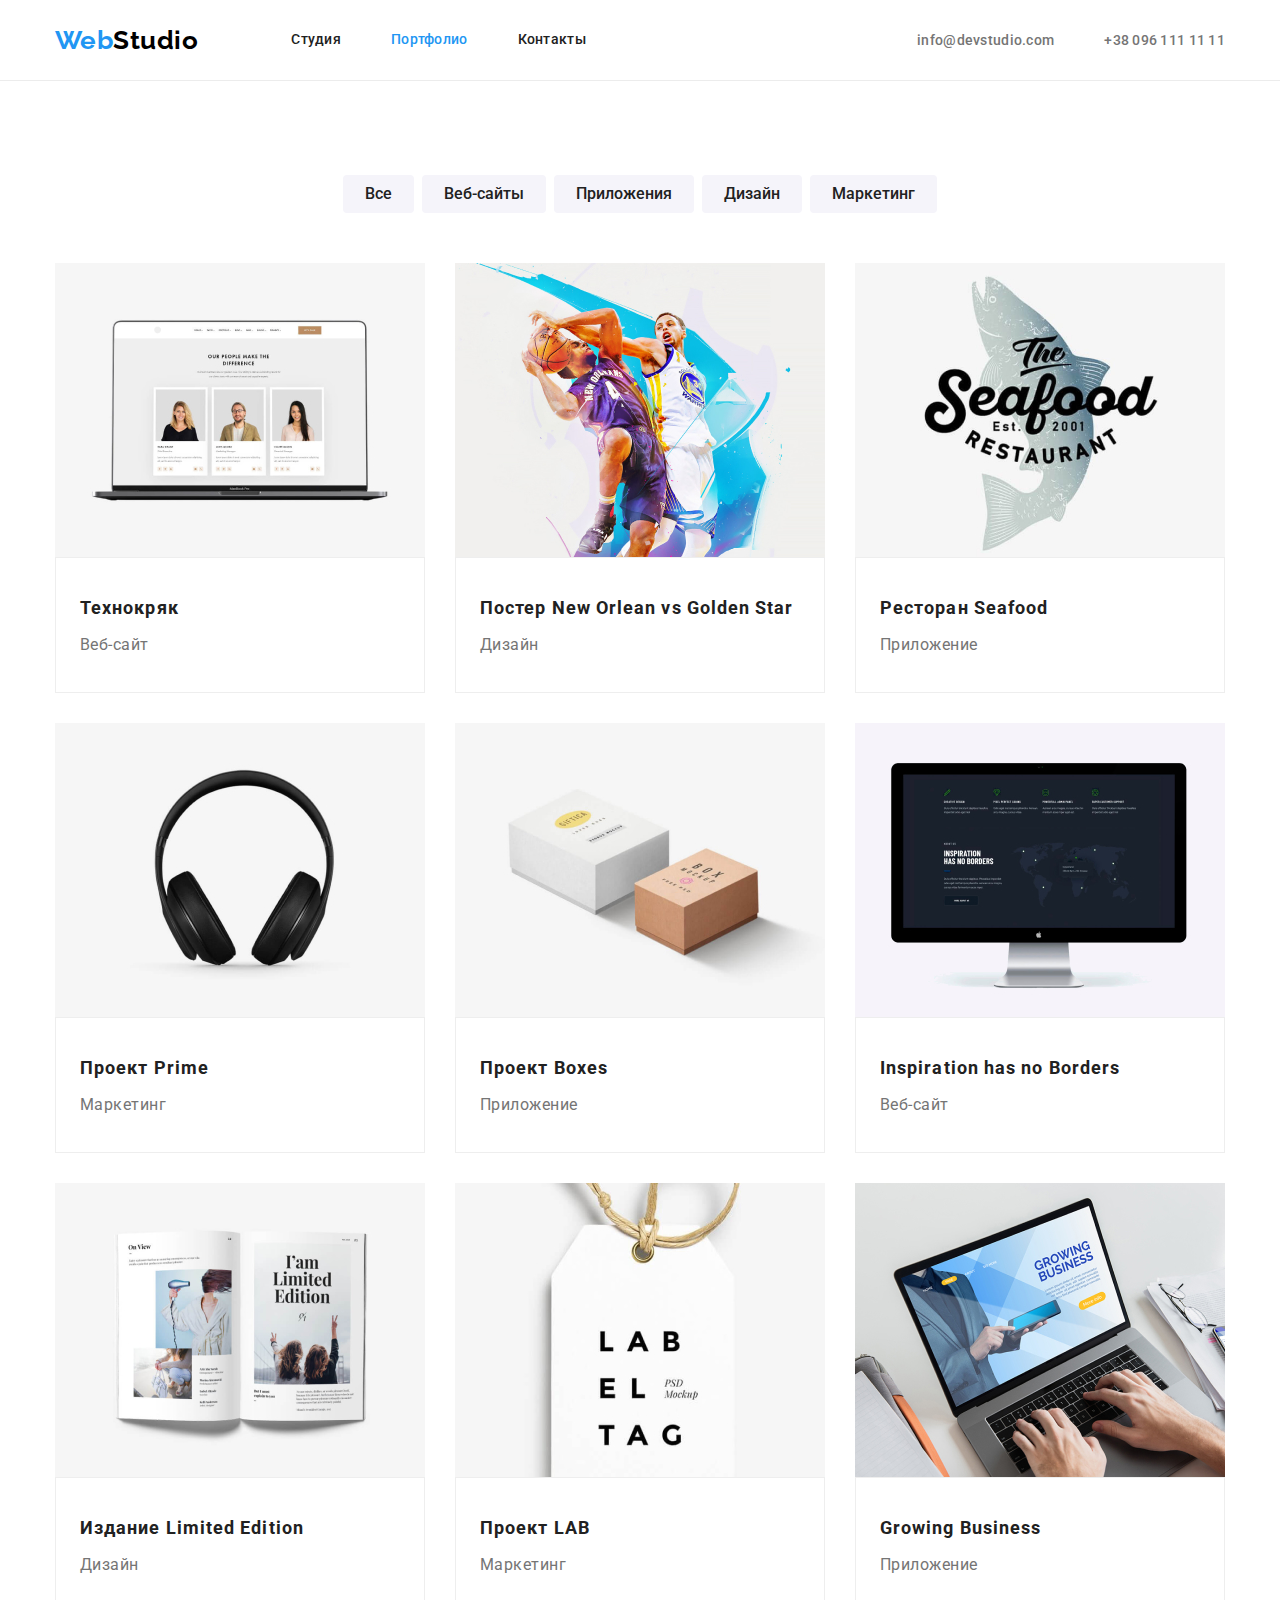
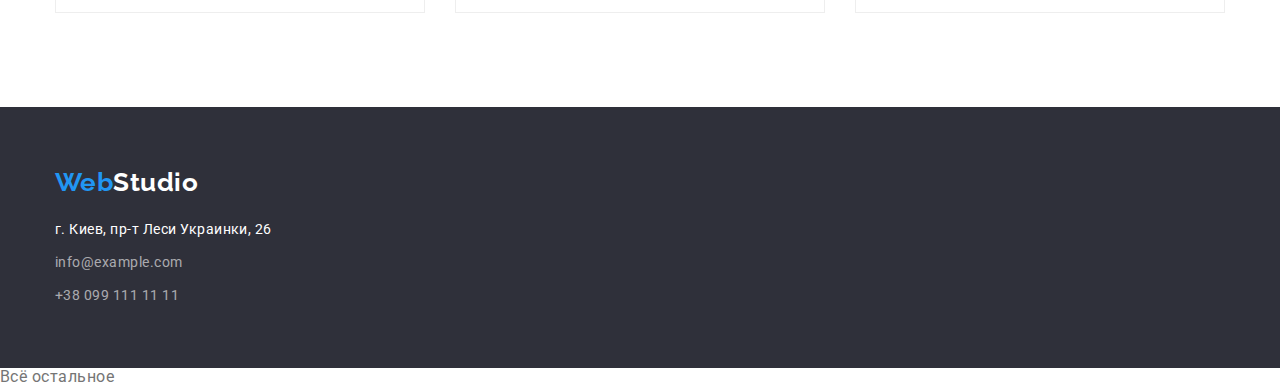
==== portfolio.html @ ad322314 "Добавка файлов" ====
<!DOCTYPE html>
<html lang="ru">
  <head>
    <meta charset="UTF-8" />
    <meta http-equiv="X-UA-Compatible" content="IE=edge" />
    <meta name="viewport" content="width=device-width, initial-scale=1.0" />
    <title>Портфолио</title>
    <link rel="preconnect" href="https://fonts.googleapis.com" />
    <link rel="preconnect" href="https://fonts.gstatic.com" crossorigin />
    <link
      href="https://fonts.googleapis.com/css2?family=Raleway:wght@700&family=Roboto:wght@400;500;700;900&display=swap"
      rel="stylesheet"
    />
    <link
      rel="stylesheet"
      href="https://cdnjs.cloudflare.com/ajax/libs/modern-normalize/1.1.0/modern-normalize.min.css"
    />
    <link rel="stylesheet" href="./css/styles.css" />
  </head>
  <body>
    <!-- Шапка -->
    <header class="header">
      <div class="container main-nav">
        <nav class="nav">
          <a class="logo" href="./index.html" lang="en"> <span class="logo-web">Web</span>Studio</a>

          <ul class="site-nav">
            <li class="site-nav-item"><a href="./index.html" class="site-nav-link">Студия</a></li>
            <li class="site-nav-item">
              <a href="./portfolio.html" class="site-nav-link portfolio">Портфолио</a>
            </li>
            <li class="site-nav-item"><a href="" class="site-nav-link">Контакты</a></li>
          </ul>
        </nav>

        <ul class="auth-nav">
          <li class="auth-nav-item">
            <a class="auth-nav-link" href="mailto:info@devstudio.com" lang="en"
              >info@devstudio.com</a
            >
          </li>
          <li class="auth-nav-item">
            <a class="auth-nav-link" href="tel:+380961111111">+38 096 111 11 11</a>
          </li>
        </ul>
      </div>
    </header>

    <!-- Основной контент -->
    <main>
      <section class="section">
        <div class="container">
          <h1 class="portfolio-name">Портфолио</h1>

          <!-- Фильтр -->
          <ul class="filter">
            <li class="filter-item"><button class="filter-button" type="button">Все</button></li>
            <li class="filter-item">
              <button class="filter-button" type="button">Веб-сайты</button>
            </li>
            <li class="filter-item">
              <button class="filter-button" type="button">Приложения</button>
            </li>
            <li class="filter-item"><button class="filter-button" type="button">Дизайн</button></li>
            <li class="filter-item">
              <button class="filter-button" type="button">Маркетинг</button>
            </li>
          </ul>

          <!-- Контент фильтра -->
          <ul class="gallery">
            <li class="gallery-item">
              <a class="gallery-lists" href="">
                <img src="./images/portfolio1.jpg" alt="Три карточки с фото" width="370" />
                <div class="gallery-sign">
                  <h2 class="gallery-title">Технокряк</h2>
                  <p class="gallery-text">Веб-сайт</p>
                </div>
              </a>
            </li>
            <li class="gallery-item">
              <a class="gallery-lists" href="">
                <img src="./images/portfolio2.jpg" alt="Два баскетболиста в прыжке" width="370" />
                <div class="gallery-sign">
                  <h2 class="gallery-title">Постер New Orlean vs Golden Star</h2>
                  <p class="gallery-text">Дизайн</p>
                </div>
              </a>
            </li>
            <li class="gallery-item">
              <a class="gallery-lists" href="">
                <img src="./images/portfolio3.jpg" alt="Логотип ресторана Seafood" width="370" />
                <div class="gallery-sign">
                  <h2 class="gallery-title">Ресторан Seafood</h2>
                  <p class="gallery-text">Приложение</p>
                </div>
              </a>
            </li>
            <li class="gallery-item">
              <a class="gallery-lists" href="">
                <img src="./images/portfolio4.jpg" alt="Черные наушники" width="370" />
                <div class="gallery-sign">
                  <h2 class="gallery-title">Проект Prime</h2>
                  <p class="gallery-text">Маркетинг</p>
                </div>
              </a>
            </li>
            <li class="gallery-item">
              <a class="gallery-lists" href="">
                <img src="./images/portfolio5.jpg" alt="Две коробки" width="370" />
                <div class="gallery-sign">
                  <h2 class="gallery-title">Проект Boxes</h2>
                  <p class="gallery-text">Приложение</p>
                </div>
              </a>
            </li>
            <li class="gallery-item">
              <a class="gallery-lists" href="">
                <img src="./images/portfolio6.jpg" alt="Монитор" width="370" />
                <div class="gallery-sign">
                  <h2 class="gallery-title">Inspiration has no Borders</h2>
                  <p class="gallery-text">Веб-сайт</p>
                </div>
              </a>
            </li>
            <li class="gallery-item">
              <a class="gallery-lists" href="">
                <img src="./images/portfolio7.jpg" alt="Открытая книга" width="370" />
                <div class="gallery-sign">
                  <h2 class="gallery-title">Издание Limited Edition</h2>
                  <p class="gallery-text">Дизайн</p>
                </div>
              </a>
            </li>
            <li class="gallery-item">
              <a class="gallery-lists" href="">
                <img src="./images/portfolio8.jpg" alt="Бирка с надписью" width="370" />
                <div class="gallery-sign">
                  <h2 class="gallery-title">Проект LAB</h2>
                  <p class="gallery-text">Маркетинг</p>
                </div>
              </a>
            </li>
            <li class="gallery-item">
              <a class="gallery-lists" href="">
                <img src="./images/portfolio9.jpg" alt="Человек печатает на ноутбуке" width="370" />
                <div class="gallery-sign">
                  <h2 class="gallery-title">Growing Business</h2>
                  <p class="gallery-text">Приложение</p>
                </div>
              </a>
            </li>
          </ul>
        </div>
      </section>
    </main>

    <!-- Футер -->
    <footer class="footer">
      <div class="container">
        <a class="footer-logo" href="/" lang="en"><span class="logo-web">Web</span>Studio</a>
        <address class="address">
          <ul class="address-list">
            <li class="address-item">
              <a
                class="address-lists"
                href="https://www.google.com/maps/place/%D0%B1%D1%83%D0%BB.+%D0%9B%D0%B5%D1%81%D0%B8+%D0%A3%D0%BA%D1%80%D0%B0%D0%B8%D0%BD%D0%BA%D0%B8,+26,+%D0%9A%D0%B8%D0%B5%D0%B2,+02000"
                >г. Киев, пр-т Леси Украинки, 26</a
              >
            </li>
            <li class="address-item">
              <a class="address-link" href="mailto:info@example.com" lang="en">info@example.com</a>
            </li>
            <li class="address-item">
              <a class="address-link" href="tel:+380991111111">+38 099 111 11 11</a>
            </li>
          </ul>
        </address>
      </div>
    </footer>
  </body>
</html>

<header>
  <div>Всё остальное</div>
</header>
---- css/styles.css ----
:root {
  --primary-text-color: #212121;
  --title-text-color: #757575;
  --accent-color: #2196f3;
  --hover-hero-button-color: #058cf7;

  --primary-font: Roboto, sans-serif;
  --secondary-font: Raleway, sans-serif;
}

body {
  background-color: #ffffff;
  color: var(--title-text-color);
  font-family: var(--primary-font), sans-serif;
  letter-spacing: 0.03em;
}

h1,
h2,
h3,
p {
  margin: 0;
}

ul {
  margin: 0;
  padding: 0;
  list-style: none;
}

img {
  display: block;
  max-width: 100%;
  height: auto;
}

.container {
  width: 1200px;
  margin-left: auto;
  margin-right: auto;
  padding-left: 15px;
  padding-right: 15px;
}

.section {
  padding-top: 94px;
  padding-bottom: 94px;
}

/* Шапка */

.header {
  background-color: #ffffff;
  border-bottom: 1px solid #ececec;
}

.main-nav {
  display: flex;
  align-items: center;
}

.nav {
  display: flex;
  align-items: center;
}

.logo {
  color: #000000;

  font-family: var(--secondary-font), sans-serif;
  font-weight: 700;
  font-size: 26px;
  line-height: 1.19;
  text-decoration: none;
}

.logo-web {
  color: var(--accent-color);
}

.site-nav {
  display: flex;
  margin-left: 93px;
}

.site-nav-item + .site-nav-item {
  margin-left: 50px;
}

.site-nav-link {
  display: block;
  padding-top: 32px;
  padding-bottom: 32px;

  color: var(--primary-text-color);

  font-weight: 500;
  font-size: 14px;
  line-height: 1.14;
  letter-spacing: 0.02em;
  text-decoration: none;
}

.studio {
  color: var(--accent-color);
}

.portfolio,
.site-nav-link:hover,
.site-nav-link:focus,
.auth-nav-link:hover,
.auth-nav-link:focus,
.address-link:hover,
.address-link:focus,
.address-list:hover,
.address-list:focus {
  color: var(--accent-color);
}

.auth-nav {
  display: flex;
  margin-left: auto;
}

.auth-nav-item + .auth-nav-item {
  margin-left: 50px;
}

.auth-nav-link {
  color: var(--title-text-color);
  font-weight: 500;
  font-size: 14px;
  line-height: 1.14;
  letter-spacing: 0.02em;
  text-decoration: none;
}

/* Заказ услуги  */

.hero {
  padding: 200px 0;

  background-color: #2f303a;

  text-align: center;
}

.hero-button {
  border-radius: 4px;
  padding: 10px 32px;
  display: inline-block;
  min-width: 200px;
  border: none;

  background-color: var(--accent-color);
  color: #ffffff;

  font-weight: 700;
  font-size: 16px;
  line-height: 1.88;
  align-items: center;
  letter-spacing: 0.06em;
  cursor: pointer;
}
.hero-button:hover,
.hero-button:focus {
  background-color: var(--hover-hero-button-color);
}

.hero-title {
  margin-bottom: 30px;
  width: 696px;
  margin-left: auto;
  margin-right: auto;

  color: #ffffff;

  font-weight: 900;
  font-size: 44px;
  line-height: 1.36;
  letter-spacing: 0.06em;
  text-transform: uppercase;
}

/* Особенности компании */

.compani-title {
  position: absolute;
  clip: rect(0 0 0 0);
  width: 1px;
  height: 1px;
  margin: -1px;
}

.features {
  display: flex;
}

.features-item {
  width: 270px;
  margin-right: 30px;
  justify-content: center;
}

.features-item:last-child {
  margin-right: 0px;
}
.features-title {
  margin-bottom: 10px;

  color: var(--primary-text-color);

  font-weight: 700;
  font-size: 14px;
  line-height: 1.14;
  text-transform: uppercase;
}

.features-text {
  font-size: 14px;
  line-height: 1.71;
  letter-spacing: 0.03em;
}

/* Чем мы занимаемся */

.work-titles,
.command-titles {
  margin-bottom: 50px;

  color: var(--primary-text-color);

  font-weight: 700;
  font-size: 36px;
  line-height: 1.17;
  text-align: center;
}

.work-list {
  display: flex;
}

.work-item {
  margin-right: 30px;
}

.work-item:last-child {
  margin-right: 0px;
}

/* Наша команда */

.command {
  background-color: #f5f4fa;
}

.features-title {
  color: var(--primary-text-color);

  font-style: normal;
  font-weight: 700;
  font-size: 14px;
  line-height: 1.14;
  text-transform: uppercase;
}

.command-list {
  display: flex;
  margin-left: auto;
  margin-right: auto;
  justify-content: center;
}

.command-item {
  margin-right: 30px;
}

.comand-meta {
  padding-top: 30px;
  padding-bottom: 30px;
  padding-left: 0;

  background-color: #fff;
}

.comand-img {
  margin-bottom: 0;
}

.command-item:last-child {
  margin-right: 0;
  margin-bottom: 0;
}

.command-title {
  margin-bottom: 10px;

  color: var(--primary-text-color);

  font-style: normal;
  font-weight: 500;
  font-size: 16px;
  line-height: 1.19;
  text-align: center;
}

.command-text {
  font-size: 16px;
  line-height: 1.19;
  text-align: center;
}

/* footer */

.footer {
  background-color: #2f303a;
  padding: 60px 0;
}

.footer-logo {
  margin-top: 0;
  margin-bottom: 20px;
  display: block;

  color: #ffffff;

  font-family: var(--secondary-font), sans-serif;
  font-weight: 700;
  font-size: 26px;
  line-height: 1.19;
  text-decoration: none;
}

.address {
  display: block;

  font-style: normal;
  font-size: 14px;
  line-height: 1.71;
}

.address-item:not(:last-child) {
  margin-bottom: 9px;
}

.address-lists {
  display: block;

  color: #ffffff;

  text-decoration: none;
}

.address-link {
  display: block;

  color: rgba(255, 255, 255, 0.6);
  text-decoration: none;
}

/* -----Портфолио----- */

.portfolio-name {
  position: absolute;
  clip: rect(0 0 0 0);
  width: 1px;
  height: 1px;
  margin: -1px;
}

.filter {
  margin-bottom: 50px;
  display: flex;
  justify-content: center;
}

.filter-item:last-child {
  margin-right: 0px;
}

.filter-item {
  margin-right: 8px;
  align-items: center;
}

/* Контент фильтра */
.filter-button {
  border-radius: 4px;
  padding: 6px 22px;
  border: none;

  background-color: #f5f4fa;
  color: #212121;

  font-family: var(--primary-font), sans-serif;
  font-style: normal;
  font-weight: 500;
  font-size: 16px;
  line-height: 1.63;
  text-align: center;
  cursor: pointer;
}

.filter-button:hover,
.filter-button:focus {
  background-color: var(--accent-color);
  color: #ffffff;
}

/* Контент фильтра */
.gallery {
  display: flex;
  flex-wrap: wrap;
}

.gallery-lists {
  text-decoration: none;
}

.gallery-sign {
  width: 370px;
  box-sizing: border-box;
  border: 1px solid #eeeeee;
  padding: 32px 24px;
}

.gallery-item {
  margin-right: 30px;
  margin-bottom: 30px;
}

.gallery-item:nth-child(3n) {
  margin-right: 0;
}

.gallery-item:nth-last-child(-n + 3) {
  margin-bottom: 0;
}

.gallery-title {
  margin-bottom: 4px;

  color: var(--primary-text-color);

  font-weight: 700;
  font-size: 18px;
  line-height: 2;
  letter-spacing: 0.06em;
}

.gallery-text {
  color: var(--title-text-color);

  font-size: 16px;
  line-height: 1.87;
}
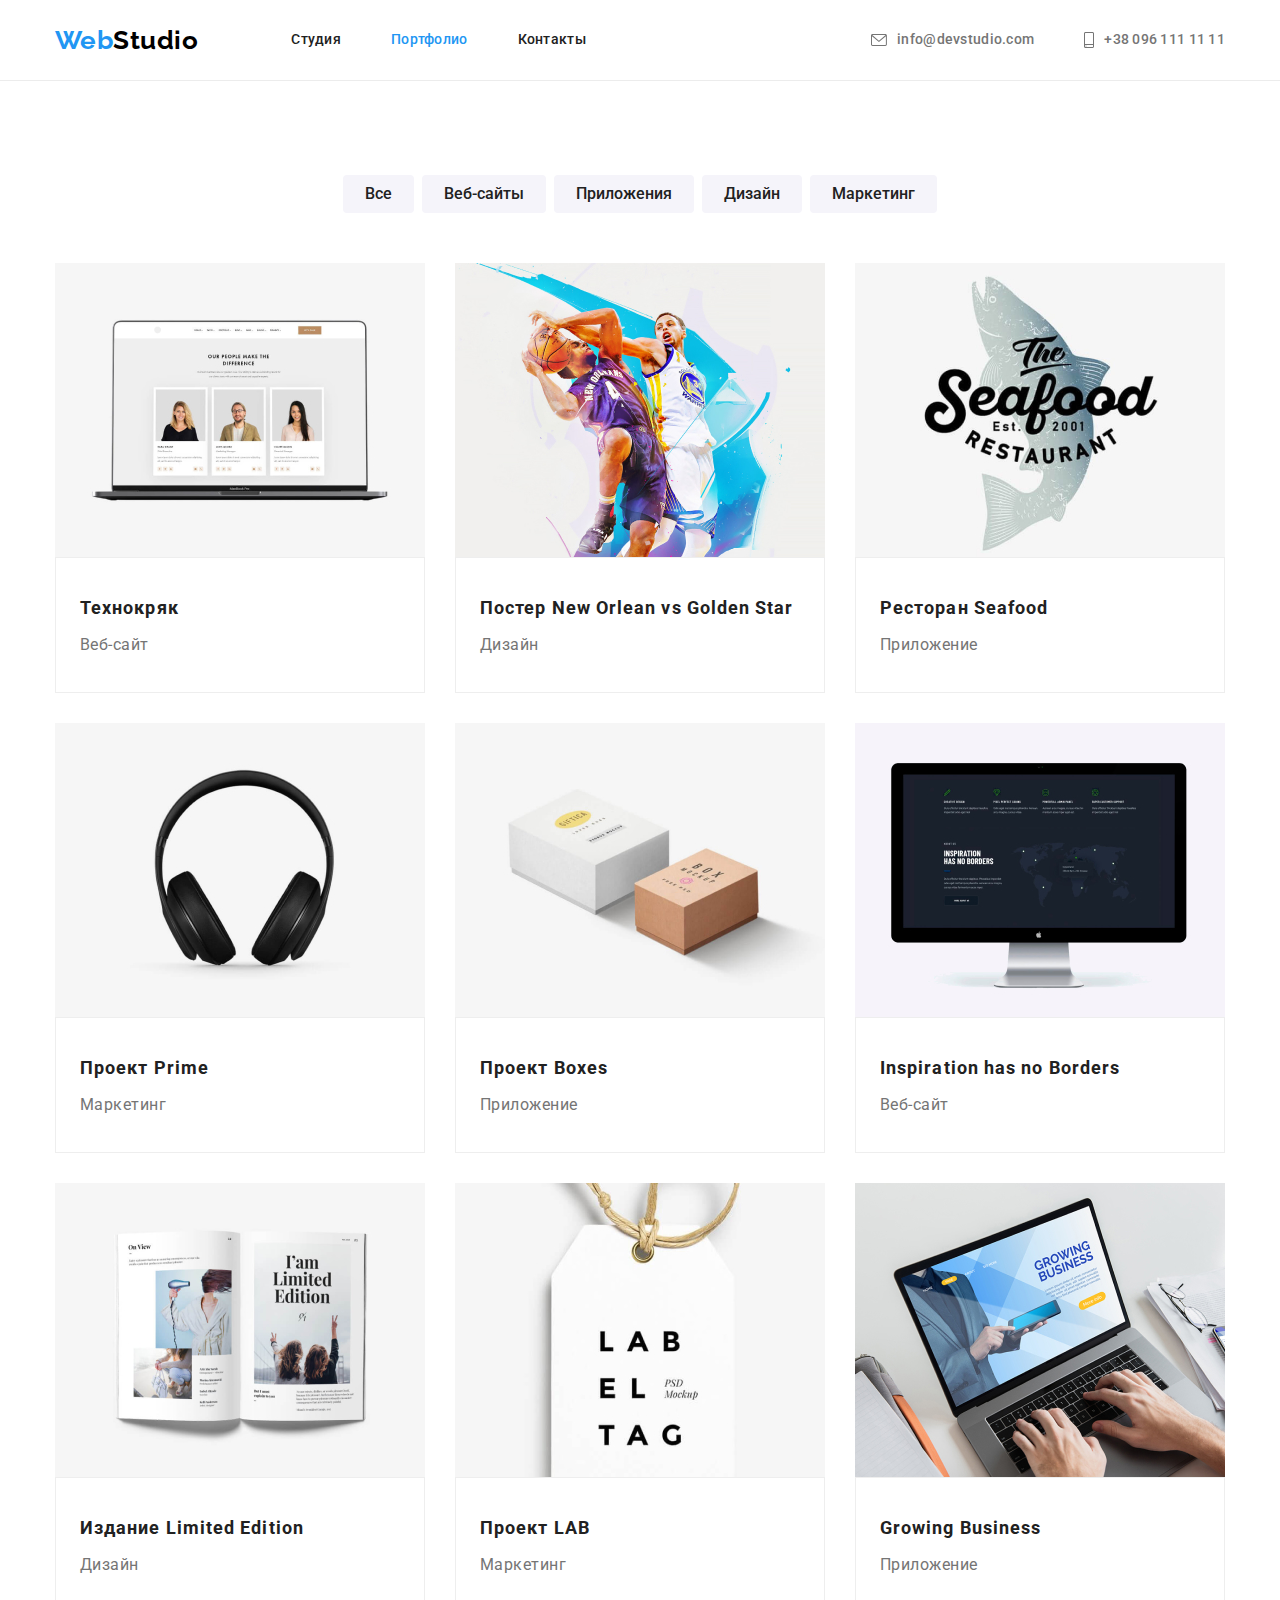
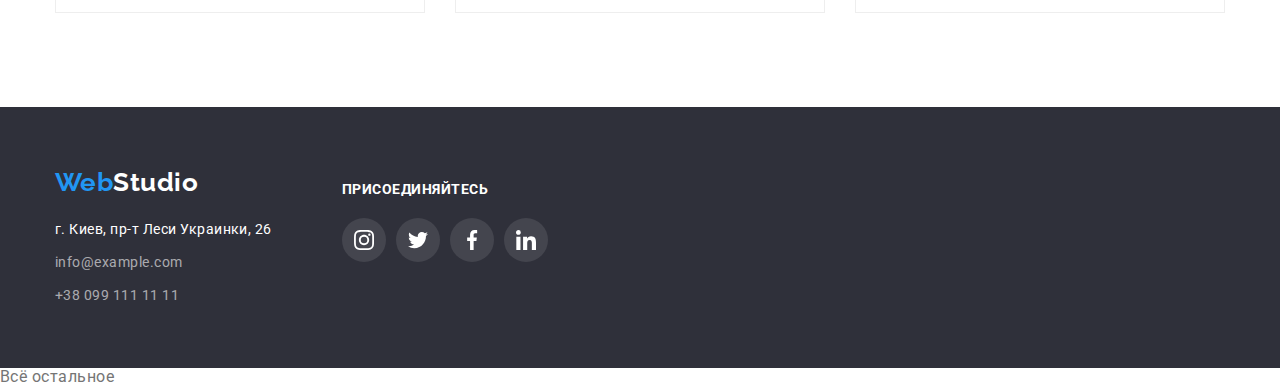
==== commit 6561511e: "Добавление svg и фона героя" ====
--- a/portfolio.html
+++ b/portfolio.html
@@ -36,11 +36,11 @@
         <ul class="auth-nav">
           <li class="auth-nav-item">
             <a class="auth-nav-link" href="mailto:info@devstudio.com" lang="en"
-              >info@devstudio.com</a
+              ><svg class="icon-envelope"><use xlink:href="./images/symbol-defs.svg#icon-envelope"></use></svg>info@devstudio.com</a
             >
           </li>
           <li class="auth-nav-item">
-            <a class="auth-nav-link" href="tel:+380961111111">+38 096 111 11 11</a>
+            <a class="auth-nav-link" href="tel:+380961111111"><svg class="icon-smartphone"><use xlink:href="./images/symbol-defs.svg#icon-smartphone"></use></svg>+38 096 111 11 11</a>
           </li>
         </ul>
       </div>
@@ -157,8 +157,9 @@
 
     <!-- Футер -->
     <footer class="footer">
-      <div class="container">
-        <a class="footer-logo" href="/" lang="en"><span class="logo-web">Web</span>Studio</a>
+      <div class="container footer-cont">
+        <div class="address-block">
+          <a class="footer-logo" href="/" lang="en"><span class="logo-web">Web</span>Studio</a>
         <address class="address">
           <ul class="address-list">
             <li class="address-item">
@@ -176,7 +177,18 @@
             </li>
           </ul>
         </address>
+        </div>
+        <div class="connect-block">
+        <h3 class="connect-titles">присоединяйтесь</h3>
+        <ul class="connect-list">
+          <li class="connect-item"><a class="connect-link" href=""><svg class="connect-svg width="20px" height="20px"><use xlink:href="./images/symbol-defs.svg#icon-instagram"></use></svg></a></li>
+          <li class="connect-item"><a class="connect-link" href=""><svg class="connect-svg width="20px" height="20px"><use xlink:href="./images/symbol-defs.svg#icon-twitter"></use></svg></a></li>
+          <li class="connect-item"><a class="connect-link" href=""><svg class="connect-svg width="20px" height="20px"><use xlink:href="./images/symbol-defs.svg#icon-facebook"></use></svg></a></li>
+          <li class="connect-item"><a class="connect-link" href=""><svg class="connect-svg width="20px" height="20px"><use xlink:href="./images/symbol-defs.svg#icon-linkedin"></use></svg></a></li>
+        </ul>
       </div>
+      </div>
+      
     </footer>
   </body>
 </html>
--- a/css/styles.css
+++ b/css/styles.css
@@ -47,7 +47,7 @@
   padding-bottom: 94px;
 }
 
-/* Шапка */
+/* --------------------------Шапка----------------------------- */
 
 .header {
   background-color: #ffffff;
@@ -127,7 +127,11 @@
 }
 
 .auth-nav-link {
+  display: flex;
+  align-items: center;
+
   color: var(--title-text-color);
+
   font-weight: 500;
   font-size: 14px;
   line-height: 1.14;
@@ -135,12 +139,45 @@
   text-decoration: none;
 }
 
-/* Заказ услуги  */
+.icon-envelope {
+  margin-right: 10px;
+  width: 16px;
+  height: 12px;
+  justify-content: center;
+  align-items: center;
+  fill: #757575;
+}
+
+.auth-nav-link:hover .icon-envelope,
+.auth-nav-link:focus .icon-envelope,
+.auth-nav-link:hover .icon-smartphone,
+.auth-nav-link:focus .icon-smartphone {
+  fill: var(--accent-color);
+}
+
+.icon-smartphone {
+  margin-right: 10px;
+  width: 10px;
+  height: 16px;
+
+  fill: #757575;
+}
+
+/* ---------------------Заказ услуги---------------------------  */
 
 .hero {
   padding: 200px 0;
+  height: 600px;
+  max-width: 1600px;
+  margin-left: auto;
+  margin-right: auto;
 
   background-color: #2f303a;
+  background-image: linear-gradient(to right, rgba(47, 48, 58, 0.4), rgba(47, 48, 58, 0.4)),
+    url('../images/hero.jpg');
+  background-repeat: no-repeat;
+  background-position: center;
+  background-size: cover;
 
   text-align: center;
 }
@@ -182,7 +219,7 @@
   text-transform: uppercase;
 }
 
-/* Особенности компании */
+/* ------------------------Особенности компании------------------------ */
 
 .compani-title {
   position: absolute;
@@ -205,6 +242,20 @@
 .features-item:last-child {
   margin-right: 0px;
 }
+
+.icon-block {
+  width: 270px;
+  height: 120px;
+  border-radius: 4px;
+  margin-right: 30px;
+  margin-bottom: 30px;
+  display: flex;
+  justify-content: center;
+  align-items: center;
+
+  background-color: #f5f4fa;
+}
+
 .features-title {
   margin-bottom: 10px;
 
@@ -222,10 +273,11 @@
   letter-spacing: 0.03em;
 }
 
-/* Чем мы занимаемся */
+/* ----------------------Чем мы занимаемся--------------------- */
 
 .work-titles,
-.command-titles {
+.command-titles,
+.clients-titles {
   margin-bottom: 50px;
 
   color: var(--primary-text-color);
@@ -248,7 +300,7 @@
   margin-right: 0px;
 }
 
-/* Наша команда */
+/* ------------------------Наша команда------------------------ */
 
 .command {
   background-color: #f5f4fa;
@@ -279,12 +331,18 @@
   padding-top: 30px;
   padding-bottom: 30px;
   padding-left: 0;
+  border-radius: 0px 0px 4px 4px;
 
   background-color: #fff;
+  box-shadow: 0px 1px 3px rgba(0, 0, 0, 0.12), 0px 1px 1px rgba(0, 0, 0, 0.14),
+    0px 2px 1px rgba(0, 0, 0, 0.2);
 }
 
 .comand-img {
   margin-bottom: 0;
+
+  box-shadow: 0px 1px 3px rgba(0, 0, 0, 0.12), 0px 1px 1px rgba(0, 0, 0, 0.14),
+    0px 2px 1px rgba(0, 0, 0, 0.2);
 }
 
 .command-item:last-child {
@@ -305,16 +363,106 @@
 }
 
 .command-text {
+  margin-bottom: 16px;
+
   font-size: 16px;
   line-height: 1.19;
   text-align: center;
 }
 
-/* footer */
+.icon {
+  margin-right: auto;
+  margin-left: auto;
+}
+
+.icon-list {
+  display: flex;
+  justify-content: center;
+}
+
+.icon-link:hover,
+.icon-link:focus {
+  background-color: var(--accent-color);
+}
+
+.icon-link {
+  display: flex;
+  margin-right: 10px;
+  width: 44px;
+  height: 44px;
+  justify-content: center;
+  align-items: center;
+  border-radius: 50%;
+}
+
+.icon-link:hover .icon-svg,
+.icon-link:focus .icon-svg {
+  fill: #fff;
+}
+
+.icon-item:last-child {
+  margin-right: 0;
+}
+
+.icon-svg {
+  width: 20px;
+  fill: var(--title-text-color);
+}
+
+/* ---------------------Постоянные клиенты----------------- */
+
+.client-list {
+  display: flex;
+  margin: 0;
+  padding: 0;
+  list-style: none;
+}
+
+.client-item {
+  margin-right: 30px;
+}
+
+.client-item:last-child {
+  margin-right: 0;
+}
+
+.client-link {
+  width: 170px;
+  height: 92px;
+  border: 1px solid #ececec;
+  border-radius: 4px;
+  display: flex;
+  justify-content: center;
+  align-items: center;
+}
+
+.client-link:hover,
+.client-link:focus {
+  border: 1px solid var(--accent-color);
+}
+
+.client-icon {
+  fill: var(--title-text-color);
+}
+
+.client-link:hover .client-icon,
+.client-link:focus .client-icon {
+  fill: var(--accent-color);
+}
+
+/* ---------------------footer----------------------*/
 
 .footer {
   background-color: #2f303a;
   padding: 60px 0;
+}
+
+.footer-cont {
+  display: flex;
+}
+
+.address-block {
+  margin-right: 70px;
 }
 
 .footer-logo {
@@ -358,7 +506,53 @@
   text-decoration: none;
 }
 
-/* -----Портфолио----- */
+.connect-block {
+  margin-top: 15px;
+}
+
+.connect-titles {
+  margin-bottom: 20px;
+
+  color: #fff;
+
+  font-weight: 700;
+  font-size: 14px;
+  line-height: 1.14;
+  text-transform: uppercase;
+}
+
+.connect-list {
+  display: flex;
+}
+
+.connect-item:last-child {
+  margin-right: 0;
+}
+
+.connect-link:hover,
+.connect-link:focus {
+  background-color: var(--accent-color);
+}
+
+.connect-link {
+  display: flex;
+  width: 44px;
+  height: 44px;
+  margin-right: 10px;
+  border-radius: 50%;
+  align-items: center;
+  justify-content: center;
+
+  background-color: rgba(255, 255, 255, 0.1);
+}
+
+.connect-svg {
+  width: 20px;
+
+  fill: #fff;
+}
+
+/* ====================== ПОРТФОЛИО ======================*/
 
 .portfolio-name {
   position: absolute;
@@ -407,7 +601,7 @@
   color: #ffffff;
 }
 
-/* Контент фильтра */
+/* ------------------Контент фильтра------------------ */
 .gallery {
   display: flex;
   flex-wrap: wrap;
@@ -415,6 +609,12 @@
 
 .gallery-lists {
   text-decoration: none;
+}
+
+.gallery-item:hover,
+.gallery-item:focus {
+  box-shadow: 0px 1px 3px rgba(0, 0, 0, 0.12), 0px 1px 1px rgba(0, 0, 0, 0.14),
+    0px 2px 1px rgba(0, 0, 0, 0.2);
 }
 
 .gallery-sign {
